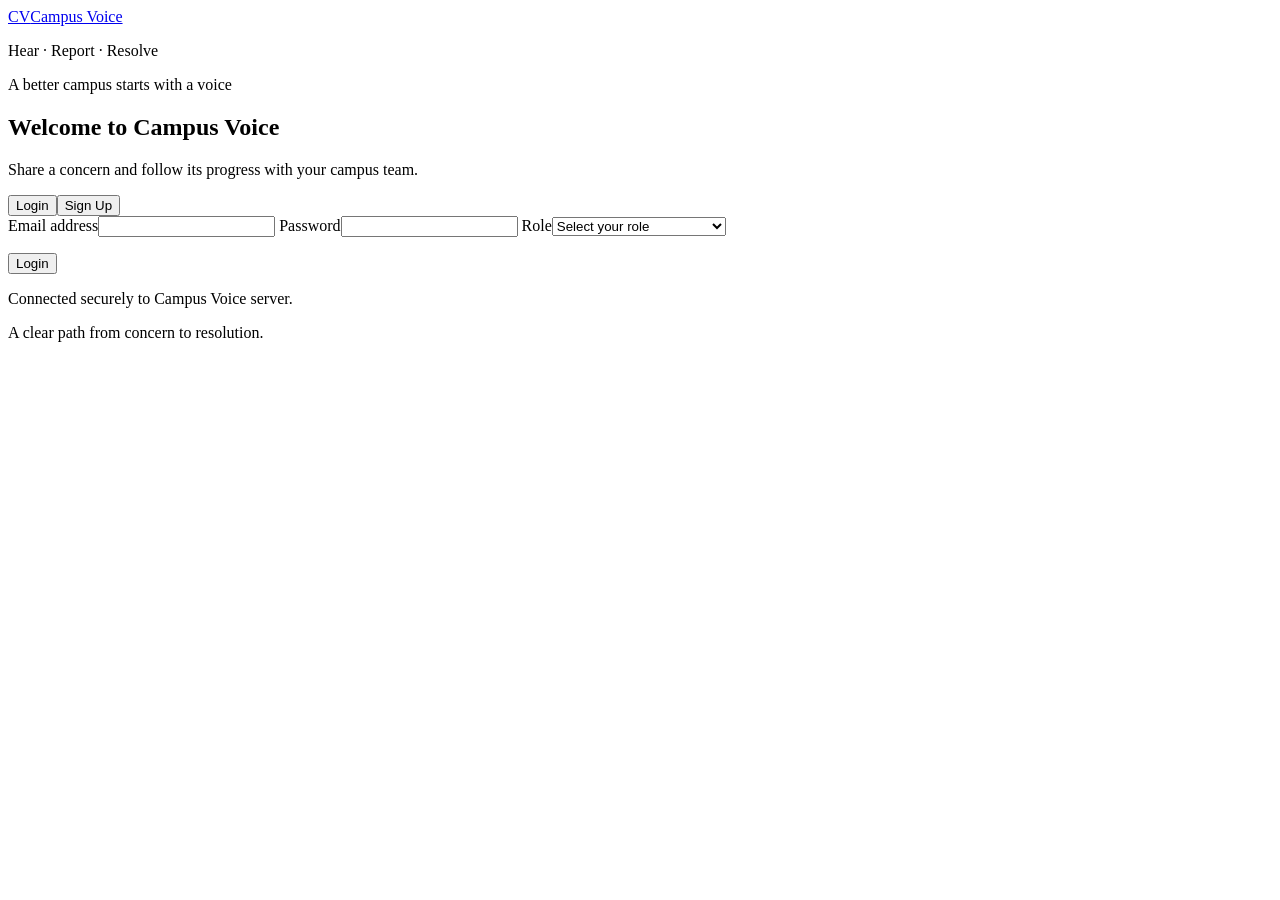
==== target/classes/static/index.html @ 53b5a466 "Initial commit: Campus Voice" ====
<!doctype html>
<html lang="en">
<head>
  <meta charset="utf-8">
  <meta name="viewport" content="width=device-width, initial-scale=1">
  <title>Campus Voice | Hear · Report · Resolve</title>
  <link rel="stylesheet" href="css/style.css">
  <script src="js/app.js" defer></script>
</head>
<body class="auth-page">
  <main class="auth-shell">
    <a class="brand auth-brand" href="index.html" aria-label="Campus Voice home"><span class="brand-mark">CV</span><span>Campus Voice</span></a>
    <p class="tagline">Hear · Report · Resolve</p>
    <section class="auth-card card">
      <div class="auth-heading"><p class="eyebrow">A better campus starts with a voice</p><h1>Welcome to Campus Voice</h1><p>Share a concern and follow its progress with your campus team.</p></div>
      <div class="tabs" role="tablist" aria-label="Account access"><button class="tab active" id="loginTab" role="tab" aria-selected="true" aria-controls="loginPanel">Login</button><button class="tab" id="signupTab" role="tab" aria-selected="false" aria-controls="signupPanel">Sign Up</button></div>
      <div id="loginPanel" role="tabpanel" aria-labelledby="loginTab">
        <form id="loginForm" novalidate>
          <label>Email address<input id="loginEmail" type="email" autocomplete="email" required></label>
          <label>Password<input id="loginPassword" type="password" autocomplete="current-password" required></label>
          <label>Role<select id="loginRole" required><option value="">Select your role</option><option>Student</option><option>Faculty</option><option>Department Administrator</option></select></label>
          <p class="form-error" id="loginError" role="alert" aria-live="polite"></p>
          <button class="button primary full" type="submit">Login</button>
        </form>
      </div>
      <div id="signupPanel" role="tabpanel" aria-labelledby="signupTab" hidden>
        <form id="signupForm" novalidate>
          <label>Full name<input id="signupName" type="text" autocomplete="name" required></label>
          <label>Email address<input id="signupEmail" type="email" autocomplete="email" required></label>
          <label>Password<input id="signupPassword" type="password" autocomplete="new-password" minlength="8" required><span class="field-hint">Use at least 8 characters.</span></label>
          <label>Confirm password<input id="confirmPassword" type="password" autocomplete="new-password" required></label>
          <label>Role<select id="signupRole" required><option value="">Select your role</option><option>Student</option><option>Faculty</option></select></label>
          <label id="signupDepartmentField" hidden>Department<select id="signupDepartment"><option value="">Select a department</option></select></label>
          <p class="form-error" id="signupError" role="alert" aria-live="polite"></p>
          <button class="button primary full" type="submit">Create account</button>
        </form>
      </div>
      <p class="privacy-note">Connected securely to Campus Voice server.</p>
    </section>
    <p class="auth-footer">A clear path from concern to resolution.</p>
  </main>
</body>
</html>
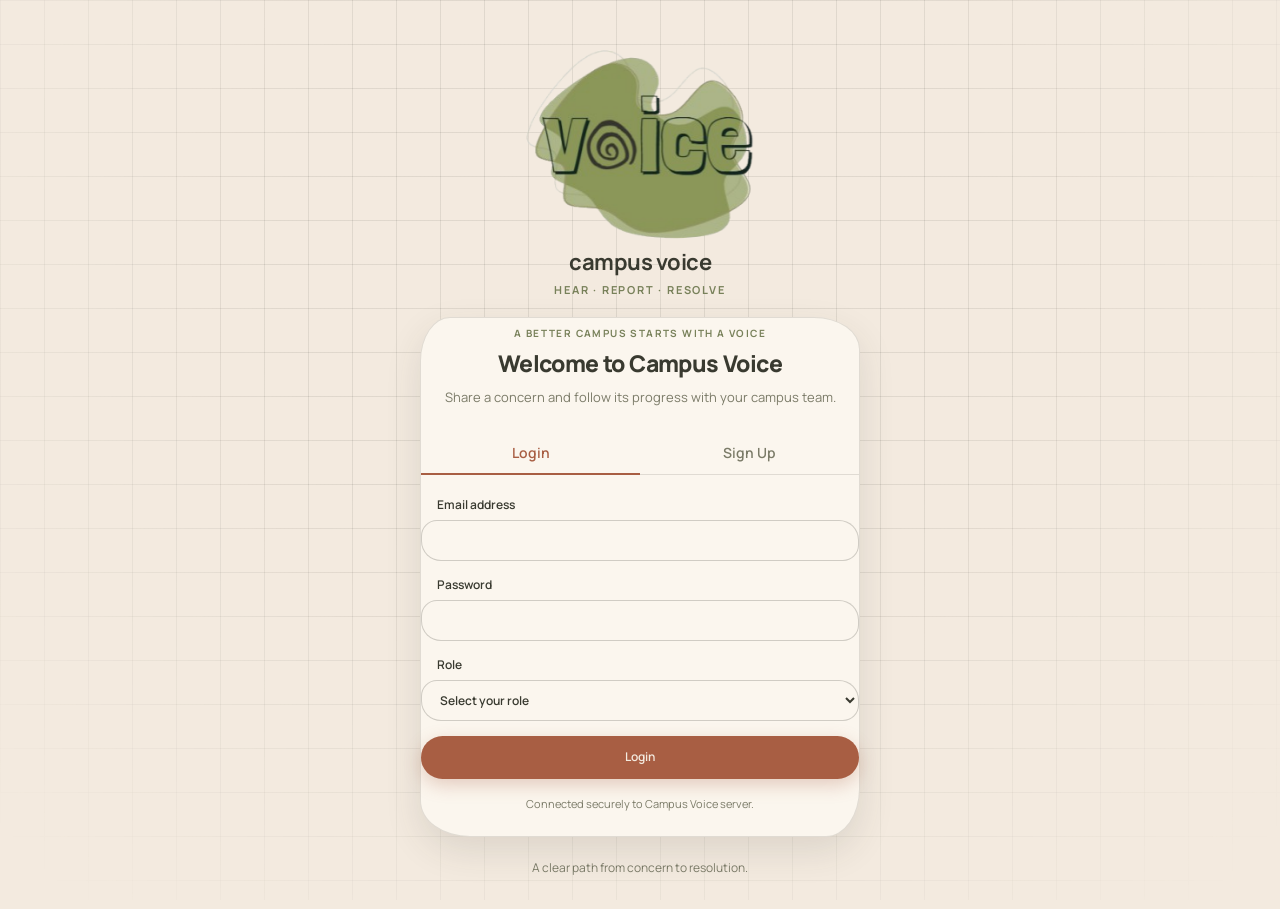
==== commit b7e1b7ec: "Update Chapter 5 implementation details" ====
--- a/target/classes/static/index.html
+++ b/target/classes/static/index.html
@@ -1,36 +1,64 @@
 <!doctype html>
 <html lang="en">
+
 <head>
   <meta charset="utf-8">
   <meta name="viewport" content="width=device-width, initial-scale=1">
   <title>Campus Voice | Hear · Report · Resolve</title>
+  <link rel="icon" type="image/png" href="favicon.png">
   <link rel="stylesheet" href="css/style.css">
   <script src="js/app.js" defer></script>
 </head>
+
 <body class="auth-page">
   <main class="auth-shell">
-    <a class="brand auth-brand" href="index.html" aria-label="Campus Voice home"><span class="brand-mark">CV</span><span>Campus Voice</span></a>
+    <a class="brand auth-brand" href="index.html" aria-label="Campus Voice home"><span class="brand-mark"><img
+          src="images/logo.png" alt="Campus Voice logo"></span><span>Campus Voice</span></a>
     <p class="tagline">Hear · Report · Resolve</p>
     <section class="auth-card card">
-      <div class="auth-heading"><p class="eyebrow">A better campus starts with a voice</p><h1>Welcome to Campus Voice</h1><p>Share a concern and follow its progress with your campus team.</p></div>
-      <div class="tabs" role="tablist" aria-label="Account access"><button class="tab active" id="loginTab" role="tab" aria-selected="true" aria-controls="loginPanel">Login</button><button class="tab" id="signupTab" role="tab" aria-selected="false" aria-controls="signupPanel">Sign Up</button></div>
+      <div class="auth-heading">
+        <p class="eyebrow">A better campus starts with a voice</p>
+        <h1>Welcome to Campus Voice</h1>
+        <p>Share a concern and follow its progress with your campus team.</p>
+      </div>
+      <div class="tabs" role="tablist" aria-label="Account access"><button class="tab active" id="loginTab" role="tab"
+          aria-selected="true" aria-controls="loginPanel">Login</button><button class="tab" id="signupTab" role="tab"
+          aria-selected="false" aria-controls="signupPanel">Sign Up</button></div>
       <div id="loginPanel" role="tabpanel" aria-labelledby="loginTab">
         <form id="loginForm" novalidate>
-          <label>Email address<input id="loginEmail" type="email" autocomplete="email" required></label>
-          <label>Password<input id="loginPassword" type="password" autocomplete="current-password" required></label>
-          <label>Role<select id="loginRole" required><option value="">Select your role</option><option>Student</option><option>Faculty</option><option>Department Administrator</option></select></label>
+          <label> &nbsp;&nbsp;&nbsp;&nbsp;&nbsp;&nbsp;&nbsp;&nbsp;Email address <input id="loginEmail" type="email"
+              autocomplete="email" required></label>
+          <label> &nbsp;&nbsp;&nbsp;&nbsp;&nbsp;&nbsp;&nbsp;&nbsp;Password<input id="loginPassword" type="password"
+              autocomplete="current-password" required></label>
+          <label> &nbsp;&nbsp;&nbsp;&nbsp;&nbsp;&nbsp;&nbsp;&nbsp;Role<select id="loginRole" required>
+              <option value="">Select your role</option>
+              <option>Student</option>
+              <option>Faculty</option>
+              <option>Department Administrator</option>
+            </select></label>
           <p class="form-error" id="loginError" role="alert" aria-live="polite"></p>
           <button class="button primary full" type="submit">Login</button>
         </form>
       </div>
       <div id="signupPanel" role="tabpanel" aria-labelledby="signupTab" hidden>
         <form id="signupForm" novalidate>
-          <label>Full name<input id="signupName" type="text" autocomplete="name" required></label>
-          <label>Email address<input id="signupEmail" type="email" autocomplete="email" required></label>
-          <label>Password<input id="signupPassword" type="password" autocomplete="new-password" minlength="8" required><span class="field-hint">Use at least 8 characters.</span></label>
-          <label>Confirm password<input id="confirmPassword" type="password" autocomplete="new-password" required></label>
-          <label>Role<select id="signupRole" required><option value="">Select your role</option><option>Student</option><option>Faculty</option></select></label>
-          <label id="signupDepartmentField" hidden>Department<select id="signupDepartment"><option value="">Select a department</option></select></label>
+          <label>&nbsp;&nbsp;&nbsp;&nbsp;&nbsp;&nbsp;&nbsp;&nbsp;Full name<input id="signupName" type="text"
+              autocomplete="name" required></label>
+          <label> &nbsp;&nbsp;&nbsp;&nbsp;&nbsp;&nbsp;&nbsp;&nbsp;Email address<input id="signupEmail" type="email"
+              autocomplete="email" required></label>
+          <label> &nbsp;&nbsp;&nbsp;&nbsp;&nbsp;&nbsp;&nbsp;&nbsp;Password<input id="signupPassword" type="password"
+              autocomplete="new-password" minlength="8" required><span class="field-hint">Use at least 8
+              characters.</span></label>
+          <label> &nbsp;&nbsp;&nbsp;&nbsp;&nbsp;&nbsp;&nbsp;&nbsp;Confirm password<input id="confirmPassword"
+              type="password" autocomplete="new-password" required></label>
+          <label> &nbsp;&nbsp;&nbsp;&nbsp;&nbsp;&nbsp;&nbsp;&nbsp;Role<select id="signupRole" required>
+              <option value="">Select your role</option>
+              <option>Student</option>
+              <option>Faculty</option>
+            </select></label>
+          <label id="signupDepartmentField" hidden>Department<select id="signupDepartment">
+              <option value="">Select a department</option>
+            </select></label>
           <p class="form-error" id="signupError" role="alert" aria-live="polite"></p>
           <button class="button primary full" type="submit">Create account</button>
         </form>
@@ -40,4 +68,5 @@
     <p class="auth-footer">A clear path from concern to resolution.</p>
   </main>
 </body>
+
 </html>
--- a/target/classes/static/css/style.css
+++ b/target/classes/static/css/style.css
@@ -0,0 +1,1240 @@
+@import url('https://fonts.googleapis.com/css2?family=Manrope:wght@400;500;600;700;800&display=swap');
+
+:root {
+  font-family: Manrope, "Nunito Sans", "Segoe UI", Arial, sans-serif;
+  color: var(--text);
+  background-color: var(--bg-page);
+  font-synthesis: none;
+  text-rendering: optimizeLegibility;
+
+  /* 1) PALETTE TOKENS */
+  --terracotta: #A85E43;
+  --terracotta-dark: #8A4A32;
+  --terracotta-soft: #D08B6E;
+  --olive: #78815A;
+  --olive-dark: #5E6644;
+  --cream: #F3EADF;
+  --cream-deep: #E8DCCB;
+  --charcoal: #393A30;
+  --charcoal-deep: #2A2B23;
+  --ink: #393A30;
+  --muted: #7B7B68;
+  --line: rgba(57, 58, 48, .14);
+  --white: #FBF6EE;
+  --shadow: 0 14px 36px rgba(57, 58, 48, .12);
+
+  /* Theme tokens (Light default) */
+  --text: #393A30;
+  --text-main: #393A30;
+  --text-muted: #7B7B68;
+  --text-accent: var(--terracotta);
+  --bg-page: var(--cream);
+  --bg-card: var(--white);
+  --bg-input: var(--white);
+  --input-bg: var(--white);
+  --header-bg: rgba(243, 234, 223, .85);
+  --border-line: var(--line);
+  --grid-line: rgba(57, 58, 48, .10);
+  --input-border: rgba(57, 58, 48, .22);
+  --input-placeholder: #8C8C7B;
+  --table-border: rgba(57, 58, 48, .10);
+  --table-text: #4A4B3E;
+  --table-head: #6D6E5D;
+  --table-id: var(--terracotta);
+  --icon-btn-bg: var(--white);
+  --icon-btn-border: var(--line);
+  --icon-btn-text: var(--charcoal);
+  --bar-track: var(--cream-deep);
+  --auth-dashed: rgba(168, 94, 67, .45);
+
+  /* Legacy variable mappings */
+  --blue: var(--terracotta);
+  --blue-dark: var(--terracotta-dark);
+  --sky: var(--terracotta-soft);
+}
+
+/* 6) DARK MODE VARIABLES */
+[data-theme="dark"] {
+  --cream: #F3EADF;
+  --cream-deep: #3A3B31;
+  --charcoal: #F3EADF;
+  --charcoal-deep: #20211A;
+  --ink: #F3EADF;
+  --muted: rgba(243, 234, 223, .65);
+  --line: rgba(243, 234, 223, .14);
+  --white: #32332A;
+  --shadow: 0 14px 36px rgba(0, 0, 0, .45);
+
+  --text: #F3EADF;
+  --text-main: #F3EADF;
+  --text-muted: rgba(243, 234, 223, .65);
+  --text-accent: var(--terracotta-soft);
+  --bg-page: #2A2B23;
+  --bg-card: #32332A;
+  --bg-input: #272820;
+  --input-bg: #272820;
+  --header-bg: rgba(42, 43, 35, .85);
+  --border-line: rgba(243, 234, 223, .14);
+  --grid-line: rgba(243, 234, 223, .07);
+  --blue: var(--terracotta-soft);
+  --sky: var(--terracotta-soft);
+  --input-border: rgba(243, 234, 223, .22);
+  --input-placeholder: rgba(243, 234, 223, .42);
+  --table-border: rgba(243, 234, 223, .12);
+  --table-text: rgba(243, 234, 223, .85);
+  --table-head: rgba(243, 234, 223, .65);
+  --table-id: var(--terracotta-soft);
+  --icon-btn-bg: #32332A;
+  --icon-btn-border: rgba(243, 234, 223, .18);
+  --icon-btn-text: #F3EADF;
+  --bar-track: rgba(243, 234, 223, .12);
+  --auth-dashed: rgba(208, 139, 110, .55);
+  --olive: #9AA07A;
+}
+
+@media (prefers-color-scheme: dark) {
+  :root:not([data-theme="light"]) {
+    --cream: #F3EADF;
+    --cream-deep: #3A3B31;
+    --charcoal: #F3EADF;
+    --charcoal-deep: #20211A;
+    --ink: #F3EADF;
+    --muted: rgba(243, 234, 223, .65);
+    --line: rgba(243, 234, 223, .14);
+    --white: #32332A;
+    --shadow: 0 14px 36px rgba(0, 0, 0, .45);
+
+    --text: #F3EADF;
+    --text-main: #F3EADF;
+    --text-muted: rgba(243, 234, 223, .65);
+    --text-accent: var(--terracotta-soft);
+    --bg-page: #2A2B23;
+    --bg-card: #32332A;
+    --bg-input: #272820;
+    --input-bg: #272820;
+    --header-bg: rgba(42, 43, 35, .85);
+    --border-line: rgba(243, 234, 223, .14);
+    --grid-line: rgba(243, 234, 223, .07);
+    --blue: var(--terracotta-soft);
+    --sky: var(--terracotta-soft);
+    --input-border: rgba(243, 234, 223, .22);
+    --input-placeholder: rgba(243, 234, 223, .42);
+    --table-border: rgba(243, 234, 223, .12);
+    --table-text: rgba(243, 234, 223, .85);
+    --table-head: rgba(243, 234, 223, .65);
+    --table-id: var(--terracotta-soft);
+    --icon-btn-bg: #32332A;
+    --icon-btn-border: rgba(243, 234, 223, .18);
+    --icon-btn-text: #F3EADF;
+    --bar-track: rgba(243, 234, 223, .12);
+    --auth-dashed: rgba(208, 139, 110, .55);
+    --olive: #9AA07A;
+  }
+}
+
+* { box-sizing: border-box; }
+
+/* 2) BACKGROUND GRID ON EVERY PAGE */
+body {
+  margin: 0;
+  min-width: 320px;
+  background-color: var(--bg-page);
+  background-image:
+    radial-gradient(ellipse at 12% 0%, rgba(120, 129, 90, .18), transparent 50%),
+    radial-gradient(ellipse at 90% 10%, rgba(168, 94, 67, .16), transparent 45%);
+  background-attachment: fixed;
+  color: var(--text);
+  font-size: 14px;
+  line-height: 1.5;
+}
+
+body::before {
+  content: "";
+  position: fixed;
+  inset: 0;
+  z-index: 0;
+  pointer-events: none;
+  background-image:
+    linear-gradient(var(--grid-line) 1px, transparent 1px),
+    linear-gradient(90deg, var(--grid-line) 1px, transparent 1px);
+  background-size: 44px 44px;
+  -webkit-mask-image: radial-gradient(ellipse at 50% 30%, #000 40%, transparent 95%);
+  mask-image: radial-gradient(ellipse at 50% 30%, #000 40%, transparent 95%);
+}
+
+button, input, select, textarea { font: inherit; }
+button { cursor: pointer; }
+a { color: inherit; text-decoration: none; }
+[hidden] { display: none !important; }
+
+/* CONTENT WRAPPERS - Sit above fixed grid */
+.auth-page {
+  min-height: 100vh;
+  background: transparent;
+}
+
+.auth-shell,
+.page-wrap,
+main {
+  position: relative;
+  z-index: 1;
+  background: transparent;
+}
+
+/* 4) BIGGER LOGO AND NO CUT-OFF ON LOGIN / SIGN UP */
+.auth-shell {
+  width: min(100% - 32px, 580px);
+  margin: 0 auto;
+  padding: 44px 0 32px;
+}
+
+.brand {
+  display: inline-flex;
+  align-items: center;
+  gap: 10px;
+  color: var(--text);
+  font-size: 18px;
+  font-weight: 800;
+  letter-spacing: -.5px;
+  text-transform: lowercase;
+}
+
+.brand-mark {
+  display: inline-flex;
+  align-items: center;
+  justify-content: center;
+}
+
+/* 2) CRISPER LOGO — no filter, no transform, sharp rendering */
+.brand-mark img {
+  display: block;
+  height: 100%;
+  width: auto;
+  max-width: none;
+  object-fit: contain;
+  image-rendering: auto;
+  filter: none;
+  transform: none;
+  backface-visibility: hidden;
+}
+
+.auth-brand {
+  display: flex;
+  flex-direction: column;
+  gap: 6px;
+  align-items: center;
+  justify-content: center;
+  color: var(--text);
+  font-size: 22px;
+  font-weight: 700;
+  letter-spacing: -.5px;
+  line-height: 1.1;
+  text-transform: lowercase;
+}
+
+.auth-brand .brand-mark {
+  width: auto;
+  height: 200px;
+  background: transparent;
+  padding: 0;
+  border-radius: 0;
+  filter: none;
+  opacity: 1;
+}
+
+.tagline {
+  margin: 8px 0 18px;
+  text-align: center;
+  color: var(--olive);
+  letter-spacing: 1.8px;
+  text-transform: uppercase;
+  font-size: 11px;
+  font-weight: 700;
+}
+
+/* 1) AUTH CARD — no visible container, form floats on the page background */
+.auth-card {
+  position: relative;
+  width: min(100% - 32px, 440px);
+  margin: 0 auto;
+  padding: 8px 0 24px;
+  border-radius: 0;
+  background: transparent;
+  border: none;
+  box-shadow: none;
+  backdrop-filter: none;
+  -webkit-backdrop-filter: none;
+  animation: none;
+}
+
+.auth-card::before,
+.auth-card::after {
+  content: none;
+  display: none;
+}
+
+/* General card style for student/admin pages */
+.card {
+  background: var(--bg-card);
+  border: 1px solid var(--border-line);
+  border-radius: 30px 46px 34px 50px / 44px 32px 48px 36px;
+  box-shadow: var(--shadow);
+}
+
+/* Legacy blob definitions — disabled (auth-card overridden above to transparent) */
+/* .auth-card blob, ::before, ::after, animations removed below */
+
+.auth-heading {
+  text-align: center;
+}
+
+.eyebrow {
+  margin: 0 0 5px;
+  color: var(--olive);
+  font-size: 10px;
+  font-weight: 700;
+  letter-spacing: 1.4px;
+  text-transform: uppercase;
+}
+
+h1, h2, h3, p { margin-top: 0; }
+
+.auth-heading h1 {
+  margin: 0;
+  color: var(--text);
+  font-size: 23px;
+  font-weight: 800;
+  letter-spacing: -.6px;
+}
+
+.auth-heading > p:last-child {
+  margin: 8px 0 23px;
+  color: var(--text-muted);
+  font-size: 13px;
+}
+
+.tabs {
+  display: grid;
+  grid-template-columns: 1fr 1fr;
+  margin-bottom: 21px;
+  border-bottom: 1px solid var(--border-line);
+}
+
+.tab {
+  position: relative;
+  padding: 11px 8px;
+  border: 0;
+  background: none;
+  color: var(--text-muted);
+  font-weight: 600;
+}
+
+.tab.active {
+  color: var(--terracotta);
+}
+
+.tab.active::after {
+  position: absolute;
+  right: 0;
+  bottom: -1px;
+  left: 0;
+  height: 2px;
+  background: var(--terracotta);
+  content: "";
+}
+
+label {
+  display: block;
+  margin-bottom: 15px;
+  color: var(--text);
+  font-size: 12px;
+  font-weight: 600;
+}
+
+input, select, textarea {
+  display: block;
+  width: 100%;
+  margin-top: 6px;
+  padding: 10px 14px;
+  color: var(--text);
+  border: 1px solid var(--input-border);
+  border-radius: 16px 20px 16px 20px;
+  outline: none;
+  background: var(--bg-input);
+  transition: border-color .15s, box-shadow .15s;
+}
+
+input, select {
+  min-height: 41px;
+}
+
+textarea {
+  min-height: 100px;
+  resize: vertical;
+}
+
+input:focus, select:focus, textarea:focus {
+  border-color: var(--terracotta);
+  box-shadow: 0 0 0 3px rgba(168, 94, 67, .22);
+}
+
+input::placeholder, textarea::placeholder {
+  color: var(--input-placeholder);
+  font-weight: 400;
+}
+
+/* 5) AUTOFILL COLOUR */
+input:-webkit-autofill,
+input:-webkit-autofill:focus,
+select:-webkit-autofill {
+  -webkit-box-shadow: 0 0 0 1000px var(--input-bg) inset !important;
+  -webkit-text-fill-color: var(--text) !important;
+  caret-color: var(--text);
+  transition: background-color 9999s ease-out 0s;
+}
+
+.field-hint {
+  display: block;
+  padding-top: 5px;
+  color: var(--text-muted);
+  font-size: 11px;
+  font-weight: 400;
+}
+
+/* BUTTONS */
+.button {
+  display: inline-flex;
+  align-items: center;
+  justify-content: center;
+  gap: 7px;
+  min-height: 39px;
+  padding: 9px 18px;
+  border: 1px solid transparent;
+  border-radius: 999px;
+  font-size: 12px;
+  font-weight: 600;
+  transition: background .15s, border-color .15s, transform .15s, box-shadow .15s;
+}
+
+.button:active {
+  transform: translateY(1px);
+}
+
+.button:disabled {
+  cursor: default;
+  opacity: .7;
+}
+
+.primary {
+  color: var(--cream);
+  background: var(--terracotta);
+  box-shadow: 0 6px 18px rgba(168, 94, 67, .28);
+}
+
+.primary:hover {
+  background: var(--terracotta-dark);
+  box-shadow: 0 8px 22px rgba(138, 74, 50, .36);
+}
+
+.full {
+  width: 100%;
+  min-height: 43px;
+}
+
+.button-light {
+  color: var(--text);
+  border: 1px solid var(--line);
+  background: var(--bg-card);
+  box-shadow: 0 2px 8px rgba(57, 58, 48, .06);
+}
+
+.button-light:hover {
+  background: var(--cream-deep);
+  border-color: var(--text-accent);
+}
+
+.button-outline {
+  color: var(--terracotta);
+  border-color: rgba(168, 94, 67, .32);
+  background: var(--bg-card);
+}
+
+.button-outline:hover {
+  background: var(--cream-deep);
+}
+
+.button-muted {
+  color: var(--text-muted);
+  border-color: var(--border-line);
+  background: var(--cream-deep);
+}
+
+.form-error {
+  min-height: 0;
+  margin: -3px 0 11px;
+  color: #A83838;
+  font-size: 12px;
+}
+
+.form-error:empty {
+  display: none;
+}
+
+.privacy-note {
+  margin: 17px 0 0;
+  text-align: center;
+  color: var(--text-muted);
+  font-size: 11px;
+}
+
+.auth-footer {
+  margin: 22px 0 0;
+  text-align: center;
+  color: var(--text-muted);
+  font-size: 12px;
+}
+
+/* 1) SITE HEADER - BLENDS INTO BACKGROUND */
+.site-header {
+  position: sticky;
+  top: 0;
+  z-index: 100;
+  color: var(--text);
+  background: var(--header-bg);
+  backdrop-filter: blur(8px);
+  -webkit-backdrop-filter: blur(8px);
+  border-bottom: 1px solid var(--line);
+  box-shadow: none;
+}
+
+.site-header .brand-mark {
+  background: transparent;
+  padding: 0;
+  border-radius: 0;
+  width: auto;
+  height: 56px;
+}
+
+.header-inner {
+  display: flex;
+  width: min(100% - 48px, 1400px);
+  min-height: 68px;
+  margin: auto;
+  align-items: center;
+  justify-content: space-between;
+  gap: 20px;
+}
+
+.header-user {
+  display: flex;
+  align-items: center;
+  gap: 14px;
+  color: var(--text);
+}
+
+.greeting {
+  font-weight: 600;
+  color: var(--text);
+}
+
+.role-badge {
+  padding: 5px 12px;
+  border: 1px solid var(--line);
+  border-radius: 999px;
+  color: var(--text);
+  background: rgba(120, 129, 90, .14);
+  font-size: 11px;
+  font-weight: 600;
+}
+
+.admin-welcome {
+  display: grid;
+  gap: 1px;
+  text-align: right;
+}
+
+.admin-welcome strong {
+  font-size: 12px;
+  color: var(--text);
+}
+
+.admin-welcome span {
+  color: var(--text-muted);
+  font-size: 10px;
+}
+
+.open-count {
+  display: grid;
+  padding: 5px 11px;
+  border-left: 1px solid var(--line);
+  line-height: 1.2;
+}
+
+.open-count strong {
+  font-size: 17px;
+  color: var(--text);
+}
+
+.open-count span {
+  color: var(--text-muted);
+  font-size: 9px;
+}
+
+/* PAGE WRAP */
+.page-wrap {
+  width: min(100% - 48px, 1400px);
+  margin: 0 auto;
+  padding: 34px 0 60px;
+}
+
+.page-intro {
+  display: flex;
+  margin-bottom: 22px;
+  align-items: end;
+  justify-content: space-between;
+}
+
+.page-intro h1 {
+  margin: 0 0 4px;
+  color: var(--text);
+  font-size: 25px;
+  font-weight: 800;
+  letter-spacing: -.6px;
+}
+
+.page-intro p:last-child {
+  margin: 0;
+  color: var(--text-muted);
+  font-size: 13px;
+}
+
+.student-layout {
+  display: grid;
+  grid-template-columns: minmax(300px, .77fr) minmax(0, 1.6fr);
+  align-items: start;
+  gap: 19px;
+}
+
+.form-card, .complaints-card, .admin-list-card {
+  padding: 26px;
+  border-radius: 30px 46px 34px 50px / 44px 32px 48px 36px;
+}
+
+.section-heading {
+  display: flex;
+  margin-bottom: 20px;
+  align-items: center;
+  justify-content: space-between;
+}
+
+.section-heading h2 {
+  margin: 0;
+  color: var(--text);
+  font-size: 18px;
+  font-weight: 700;
+  letter-spacing: -.3px;
+}
+
+.heading-icon {
+  display: grid;
+  width: 32px;
+  height: 32px;
+  place-items: center;
+  border-radius: 999px;
+  color: var(--olive-dark);
+  background: rgba(120, 129, 90, .14);
+  font-size: 11px;
+  font-weight: 700;
+}
+
+.form-row {
+  display: grid;
+  grid-template-columns: 1fr 1fr;
+  gap: 12px;
+}
+
+.count-pill {
+  min-width: 29px;
+  padding: 4px 11px;
+  border-radius: 999px;
+  color: var(--terracotta);
+  background: rgba(168, 94, 67, .14);
+  text-align: center;
+  font-size: 11px;
+  font-weight: 700;
+}
+
+.table-wrap {
+  width: 100%;
+  overflow-x: auto;
+  border-radius: 0;
+}
+
+table {
+  width: 100%;
+  border-collapse: collapse;
+  text-align: left;
+  white-space: nowrap;
+}
+
+th {
+  padding: 10px 9px;
+  color: var(--table-head);
+  border-bottom: 1px solid var(--border-line);
+  font-size: 10px;
+  font-weight: 700;
+  letter-spacing: .55px;
+  text-transform: uppercase;
+}
+
+td {
+  padding: 13px 9px;
+  border-bottom: 1px solid var(--table-border);
+  color: var(--table-text);
+  font-size: 12px;
+}
+
+tbody tr:last-child td {
+  border-bottom: 0;
+}
+
+.id-cell {
+  color: var(--table-id);
+  font-family: inherit;
+  font-size: 11px;
+  font-weight: 700;
+  letter-spacing: .2px;
+}
+
+.title-cell {
+  max-width: 190px;
+  overflow: hidden;
+  color: var(--text);
+  font-weight: 600;
+  text-overflow: ellipsis;
+}
+
+/* BADGES */
+.priority-badge, .status-badge {
+  display: inline-flex;
+  align-items: center;
+  padding: 4px 9px;
+  border-radius: 999px;
+  font-size: 9px;
+  font-weight: 700;
+  letter-spacing: .35px;
+  text-transform: uppercase;
+}
+
+.priority-low {
+  color: var(--olive);
+  background: rgba(120, 129, 90, .18);
+}
+
+.priority-medium {
+  color: #9A6A1A;
+  background: rgba(214, 170, 80, .22);
+}
+
+.priority-high {
+  color: var(--terracotta);
+  background: rgba(168, 94, 67, .18);
+}
+
+.priority-critical {
+  color: #9C2F2F;
+  background: rgba(176, 60, 60, .18);
+}
+
+.status-pending {
+  color: #8A7236;
+  background: rgba(214, 184, 100, .22);
+}
+
+.status-assigned {
+  color: var(--olive-dark);
+  background: rgba(120, 129, 90, .2);
+}
+
+.status-in-progress {
+  color: #7A5A7A;
+  background: rgba(140, 100, 140, .16);
+}
+
+.status-resolved {
+  color: #3F6B4A;
+  background: rgba(90, 140, 100, .2);
+}
+
+.status-rejected {
+  color: #8A4A4A;
+  background: rgba(168, 94, 67, .14);
+}
+
+.text-button {
+  padding: 3px 0;
+  color: var(--terracotta);
+  border: 0;
+  background: none;
+  font-size: 11px;
+  font-weight: 600;
+}
+
+.text-button:hover {
+  color: var(--terracotta-dark);
+  text-decoration: underline;
+}
+
+.empty-state {
+  padding: 50px 18px;
+  text-align: center;
+}
+
+.empty-icon {
+  display: grid;
+  width: 40px;
+  height: 40px;
+  margin: 0 auto 13px;
+  place-items: center;
+  border: 1.5px dashed var(--border-line);
+  border-radius: 50%;
+  color: var(--muted);
+  font-size: 20px;
+}
+
+.empty-state h3 {
+  margin: 0 0 5px;
+  color: var(--text);
+  font-size: 14px;
+}
+
+.empty-state p {
+  margin: 0;
+  color: var(--text-muted);
+  font-size: 12px;
+}
+
+.summary-grid {
+  display: grid;
+  grid-template-columns: 1fr 1fr;
+  gap: 16px;
+  margin-bottom: 19px;
+}
+
+.summary-card {
+  padding: 18px 20px;
+  border-radius: 30px 46px 34px 50px / 44px 32px 48px 36px;
+}
+
+.summary-title {
+  display: flex;
+  margin-bottom: 15px;
+  align-items: center;
+  justify-content: space-between;
+}
+
+.summary-title h2 {
+  margin: 0;
+  color: var(--text);
+  font-size: 14px;
+}
+
+.summary-title > span {
+  color: var(--text-muted);
+  font-size: 10px;
+}
+
+.bar-row {
+  margin-top: 10px;
+}
+
+.bar-row > div {
+  display: flex;
+  margin-bottom: 5px;
+  justify-content: space-between;
+  color: var(--text-muted);
+  font-size: 10px;
+}
+
+.bar-row strong {
+  color: var(--text);
+}
+
+.bar-track {
+  display: block;
+  height: 6px;
+  overflow: hidden;
+  border-radius: 999px;
+  background: var(--bar-track);
+}
+
+.bar-fill {
+  display: block;
+  height: 100%;
+  border-radius: inherit;
+  background: var(--terracotta);
+}
+
+.bar-light {
+  background: var(--olive);
+}
+
+.muted {
+  color: var(--text-muted);
+  font-size: 12px;
+}
+
+.summary-empty {
+  margin: 8px 0 0;
+}
+
+.admin-list-heading {
+  margin-bottom: 17px;
+}
+
+.filters {
+  display: grid;
+  grid-template-columns: minmax(230px, 1fr) 180px 180px;
+  gap: 12px;
+  padding-bottom: 17px;
+  border-bottom: 1px solid var(--border-line);
+}
+
+.filters label {
+  margin: 0;
+}
+
+.filters input, .filters select {
+  margin-top: 4px;
+}
+
+.complaint-list {
+  display: grid;
+  gap: 12px;
+  padding-top: 15px;
+}
+
+.complaint-card {
+  padding: 17px 20px 14px;
+  border: 1px solid var(--border-line);
+  border-radius: 22px 30px 24px 32px;
+  background: var(--bg-card);
+  box-shadow: 0 4px 16px rgba(57, 58, 48, .05);
+}
+
+.complaint-card-priority {
+  border-left: 4px solid var(--terracotta-soft);
+}
+
+.complaint-card:has(.priority-critical) {
+  border-left-color: #9C2F2F;
+}
+
+.complaint-card-top {
+  display: flex;
+  align-items: flex-start;
+  justify-content: space-between;
+  gap: 15px;
+}
+
+.card-id-row {
+  display: flex;
+  align-items: center;
+  gap: 7px;
+}
+
+.complaint-card h3 {
+  margin: 7px 0 0;
+  color: var(--text);
+  font-size: 14px;
+  font-weight: 700;
+}
+
+.card-date {
+  padding-top: 2px;
+  color: var(--text-muted);
+  font-size: 10px;
+  white-space: nowrap;
+}
+
+.complaint-preview {
+  display: -webkit-box;
+  margin: 9px 0 13px;
+  overflow: hidden;
+  color: var(--text-muted);
+  font-size: 12px;
+  line-height: 1.55;
+  -webkit-box-orient: vertical;
+  line-clamp: 2;
+  -webkit-line-clamp: 2;
+}
+
+.complaint-card-foot {
+  display: flex;
+  align-items: center;
+  justify-content: space-between;
+  gap: 14px;
+  padding-top: 11px;
+  border-top: 1px solid var(--border-line);
+}
+
+.card-facts, .card-actions {
+  display: flex;
+  align-items: center;
+  gap: 14px;
+}
+
+.card-facts {
+  color: var(--text-muted);
+  font-size: 10px;
+}
+
+.card-actions .button {
+  min-height: 32px;
+  padding: 6px 12px;
+  font-size: 10px;
+}
+
+/* MODALS */
+.modal {
+  width: min(100% - 30px, 590px);
+  max-height: min(85vh, 760px);
+  padding: 28px;
+  border: 1px solid var(--border-line);
+  border-radius: 36px 52px 40px 56px;
+  color: var(--text);
+  background: var(--bg-card);
+  box-shadow: 0 24px 65px rgba(42, 43, 35, .3);
+}
+
+.modal::backdrop {
+  background: rgba(42, 43, 35, .6);
+  backdrop-filter: blur(3px);
+}
+
+.modal-head {
+  display: flex;
+  margin-bottom: 20px;
+  align-items: flex-start;
+  justify-content: space-between;
+  gap: 15px;
+}
+
+.modal-head h2 {
+  margin: 0;
+  color: var(--text);
+  font-size: 20px;
+  font-weight: 700;
+}
+
+.icon-button {
+  display: grid;
+  width: 32px;
+  height: 32px;
+  flex: 0 0 32px;
+  place-items: center;
+  border: 1px solid var(--icon-btn-border);
+  border-radius: 999px;
+  color: var(--icon-btn-text);
+  background: var(--icon-btn-bg);
+  font-size: 20px;
+  line-height: 1;
+  transition: background .15s, border-color .15s;
+}
+
+.icon-button:hover {
+  background: var(--cream-deep);
+  border-color: var(--terracotta);
+}
+
+.detail-meta {
+  display: flex;
+  flex-wrap: wrap;
+  align-items: center;
+  gap: 9px;
+  margin-bottom: 18px;
+}
+
+.detail-grid {
+  display: grid;
+  grid-template-columns: 1fr 1fr;
+  gap: 13px 20px;
+  margin: 0 0 20px;
+  padding: 16px 18px;
+  border-radius: 20px 26px 22px 28px;
+  background: rgba(120, 129, 90, .14);
+}
+
+.detail-grid dt {
+  margin-bottom: 3px;
+  color: var(--text-muted);
+  font-size: 10px;
+}
+
+.detail-grid dd {
+  margin: 0;
+  color: var(--text);
+  font-size: 12px;
+  font-weight: 600;
+}
+
+.detail-description {
+  margin-bottom: 21px;
+}
+
+.detail-description h3, .timeline-heading {
+  margin: 0 0 7px;
+  color: var(--text);
+  font-size: 12px;
+  font-weight: 700;
+}
+
+.detail-description p {
+  margin: 0;
+  color: var(--text-muted);
+  font-size: 12px;
+  line-height: 1.7;
+  white-space: normal;
+  overflow-wrap: anywhere;
+}
+
+.timeline {
+  position: relative;
+  display: grid;
+  gap: 0;
+  margin: 14px 0 0 5px;
+  padding: 0 0 0 19px;
+  list-style: none;
+}
+
+.timeline::before {
+  position: absolute;
+  top: 8px;
+  bottom: 14px;
+  left: 4px;
+  width: 1px;
+  background: var(--border-line);
+  content: "";
+}
+
+.timeline li {
+  position: relative;
+  padding: 0 0 17px;
+}
+
+.timeline-dot {
+  position: absolute;
+  top: 4px;
+  left: -19px;
+  width: 9px;
+  height: 9px;
+  border: 2px solid var(--cream);
+  border-radius: 50%;
+  background: var(--terracotta);
+  box-shadow: 0 0 0 1px var(--terracotta-soft);
+}
+
+.timeline li > div > strong {
+  color: var(--text);
+  font-size: 11px;
+}
+
+.timeline li > div > strong span {
+  padding: 0 4px;
+  color: var(--text-muted);
+}
+
+.timeline time {
+  display: block;
+  margin-top: 3px;
+  color: var(--text-muted);
+  font-size: 10px;
+}
+
+.timeline li p {
+  margin: 5px 0 2px;
+  color: var(--text-muted);
+  font-size: 11px;
+  overflow-wrap: anywhere;
+}
+
+.timeline small {
+  color: var(--text-muted);
+  font-size: 10px;
+}
+
+.update-modal {
+  width: min(100% - 30px, 470px);
+  border-radius: 36px 52px 40px 56px;
+}
+
+.update-summary {
+  display: grid;
+  gap: 4px;
+  margin: -4px 0 17px;
+  padding: 12px 14px;
+  border-radius: 20px 26px 22px 28px;
+  background: rgba(120, 129, 90, .14);
+}
+
+.update-summary strong {
+  color: var(--text);
+  font-size: 12px;
+}
+
+.update-summary span {
+  color: var(--text-muted);
+  font-size: 11px;
+}
+
+/* RESPONSIVE BREAKPOINTS */
+@media (max-width: 1080px) {
+  .student-layout { grid-template-columns: 1fr; }
+  .filters { grid-template-columns: minmax(200px, 1fr) 155px 155px; }
+}
+
+@media (max-width: 700px) {
+  .header-inner, .page-wrap { width: min(100% - 28px, 1400px); }
+  .header-inner { min-height: 62px; }
+  .header-user { gap: 8px; }
+  .greeting { display: none; }
+  .brand { gap: 7px; font-size: 14px; }
+  .site-header .brand-mark { height: 44px; }
+  .auth-brand .brand-mark { height: 160px; }
+  .button-light { min-height: 33px; padding: 6px 12px; font-size: 10px; }
+  .role-badge { max-width: 112px; overflow: hidden; text-overflow: ellipsis; white-space: nowrap; font-size: 9px; }
+  .page-wrap { padding-top: 25px; }
+  .page-intro h1 { font-size: 21px; }
+  .form-card, .complaints-card, .admin-list-card { padding: 18px; }
+  .summary-grid { grid-template-columns: 1fr; gap: 10px; }
+  .filters { grid-template-columns: 1fr 1fr; }
+  .search-field { grid-column: 1 / -1; }
+  .admin-welcome { display: none; }
+  .open-count { padding-left: 8px; }
+  .complaint-card { padding: 14px; }
+  .card-facts { flex-wrap: wrap; gap: 4px 10px; }
+  .card-actions { gap: 8px; }
+}
+
+@media (max-width: 520px) {
+  .auth-card {
+    padding: 4px 0 20px;
+    border-radius: 0;
+    width: 100%;
+  }
+}
+
+@media (max-width: 440px) {
+  .auth-shell { padding-top: 30px; }
+  .auth-brand .brand-mark { height: 130px; }
+  .auth-heading h1 { font-size: 20px; }
+  .form-row { grid-template-columns: 1fr; gap: 0; }
+  .filters { grid-template-columns: 1fr; }
+  .search-field { grid-column: auto; }
+  .complaint-card-top { display: block; }
+  .card-date { display: block; margin-top: 6px; }
+  .complaint-card-foot { flex-direction: column; }
+  .card-actions { width: 100%; justify-content: space-between; }
+  .detail-grid { gap: 11px; padding: 12px; }
+  .modal { padding: 20px; }
+}
